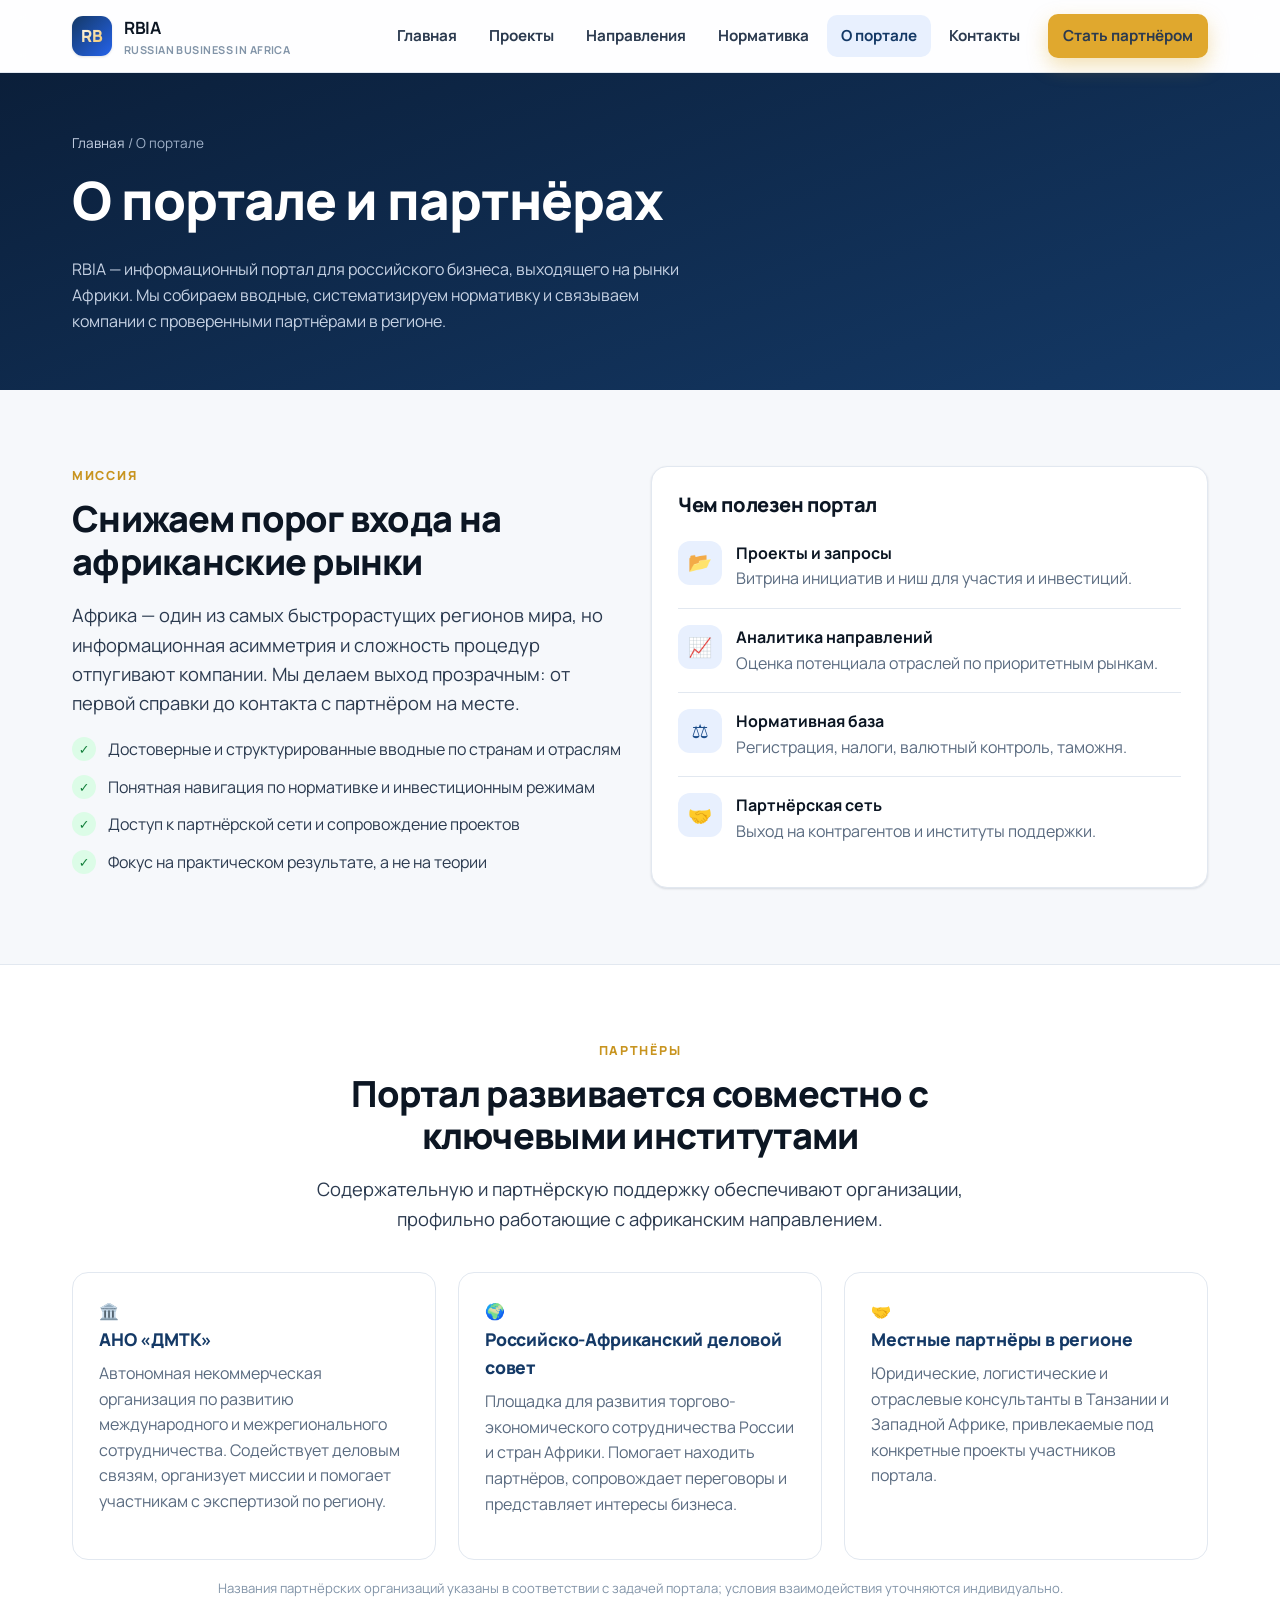
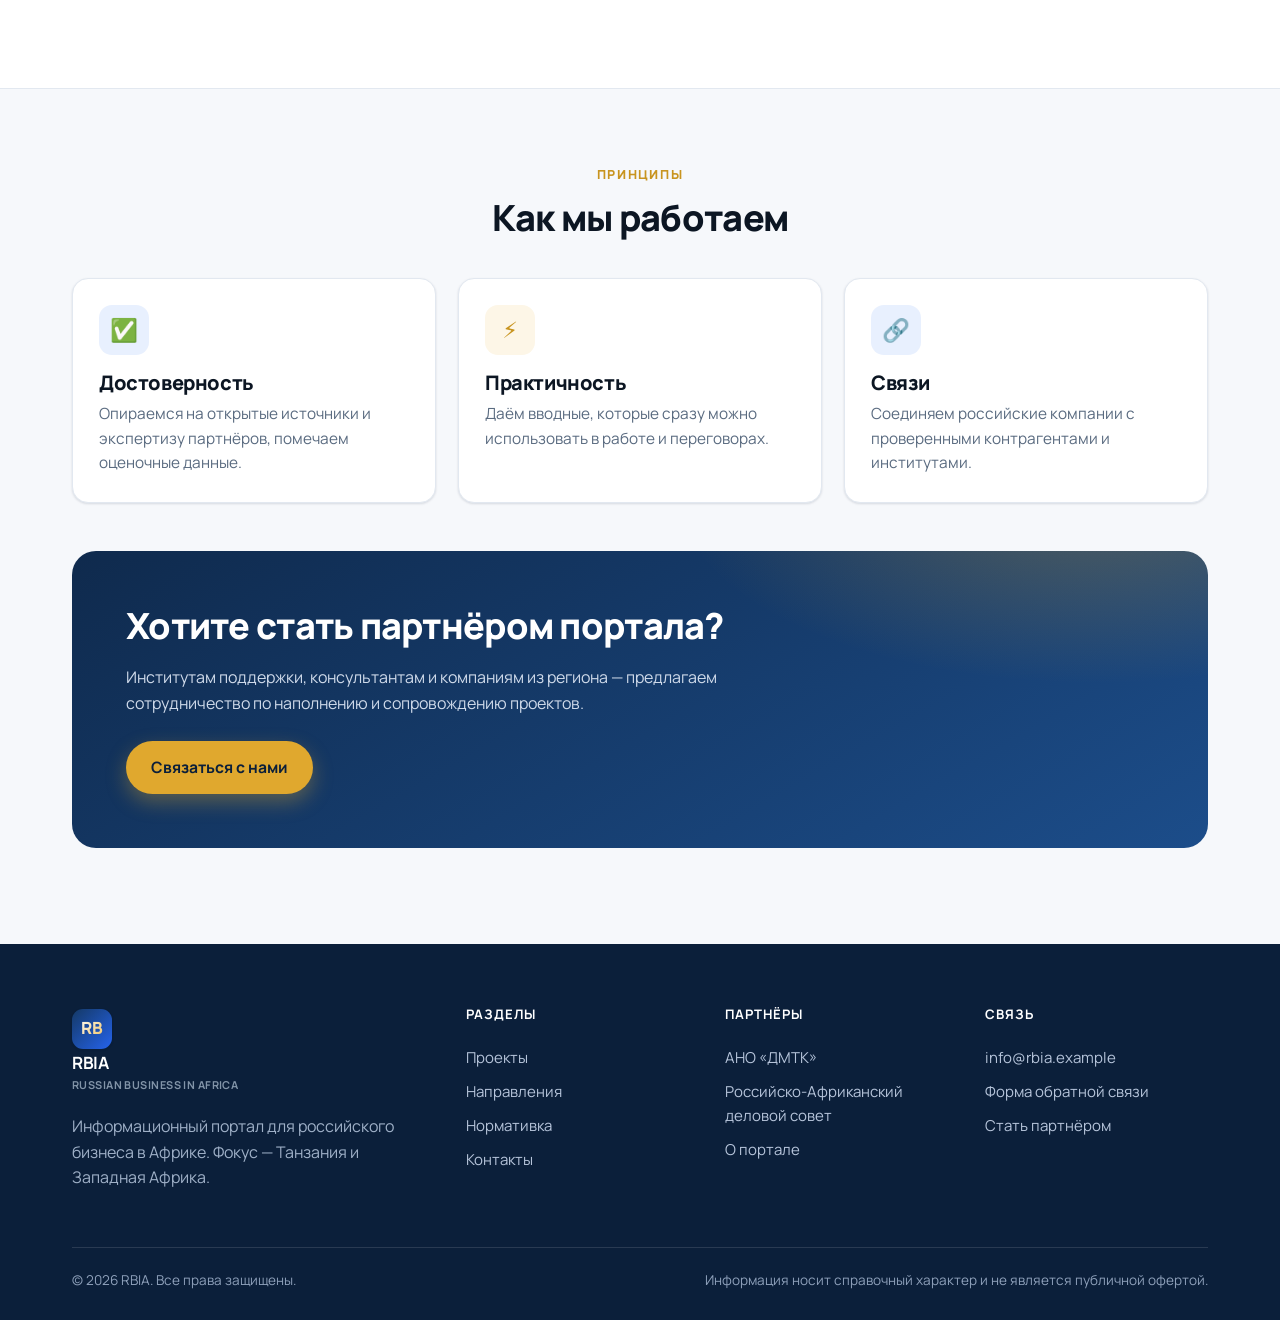
==== about.html @ 40bb6f60 "Информационный портал RBIA: российский бизнес в Африке (Танзания и Западная Африка) - Главная, Проек" ====
<!DOCTYPE html>
<html lang="ru">
<head>
  <meta charset="UTF-8" />
  <meta name="viewport" content="width=device-width, initial-scale=1.0" />
  <title>О портале и партнёрах | RBIA — Российский бизнес в Африке</title>
  <meta name="description" content="О портале RBIA и его партнёрах: АНО «ДМТК» и Российско-Африканский деловой совет. Миссия, задачи и принципы работы." />
  <link rel="preconnect" href="https://fonts.googleapis.com" />
  <link rel="preconnect" href="https://fonts.gstatic.com" crossorigin />
  <link href="https://fonts.googleapis.com/css2?family=Manrope:wght@400;600;700;800;900&display=swap" rel="stylesheet" />
  <link rel="stylesheet" href="assets/css/styles.css" />
  <link rel="icon" href="data:image/svg+xml,<svg xmlns='http://www.w3.org/2000/svg' viewBox='0 0 100 100'><rect width='100' height='100' rx='22' fill='%23143966'/><text x='50' y='68' font-size='54' text-anchor='middle' fill='%23f0bf57' font-family='Arial' font-weight='bold'>R</text></svg>" />
</head>
<body>

  <header class="site-header">
    <div class="container nav">
      <a class="brand" href="index.html"><span class="logo"><span>RB</span></span><span><b>RBIA</b><small>Russian Business in Africa</small></span></a>
      <button class="nav-toggle" aria-label="Меню" aria-expanded="false"><span></span><span></span><span></span></button>
      <nav class="nav-links">
        <a href="index.html">Главная</a>
        <a href="projects.html">Проекты</a>
        <a href="sectors.html">Направления</a>
        <a href="regulation.html">Нормативка</a>
        <a href="about.html">О портале</a>
        <a href="contacts.html">Контакты</a>
        <a class="btn btn-primary nav-cta" href="contacts.html">Стать партнёром</a>
      </nav>
    </div>
  </header>

  <section class="page-hero">
    <div class="container">
      <div class="crumbs"><a href="index.html">Главная</a> / О портале</div>
      <h1>О портале и партнёрах</h1>
      <p>RBIA — информационный портал для российского бизнеса, выходящего на рынки Африки. Мы собираем вводные, систематизируем нормативку и связываем компании с проверенными партнёрами в регионе.</p>
    </div>
  </section>

  <section class="section">
    <div class="container">
      <div class="grid cols-2" style="align-items:start">
        <div class="reveal">
          <div class="eyebrow">Миссия</div>
          <h2>Снижаем порог входа на африканские рынки</h2>
          <p class="lead">Африка — один из самых быстрорастущих регионов мира, но информационная асимметрия и сложность процедур отпугивают компании. Мы делаем выход прозрачным: от первой справки до контакта с партнёром на месте.</p>
          <ul class="checklist" style="margin-top:18px">
            <li>Достоверные и структурированные вводные по странам и отраслям</li>
            <li>Понятная навигация по нормативке и инвестиционным режимам</li>
            <li>Доступ к партнёрской сети и сопровождение проектов</li>
            <li>Фокус на практическом результате, а не на теории</li>
          </ul>
        </div>
        <div class="card reveal">
          <h3>Чем полезен портал</h3>
          <div class="contact-line"><div class="ci">📂</div><div><b>Проекты и запросы</b><span class="muted">Витрина инициатив и ниш для участия и инвестиций.</span></div></div>
          <div class="contact-line"><div class="ci">📈</div><div><b>Аналитика направлений</b><span class="muted">Оценка потенциала отраслей по приоритетным рынкам.</span></div></div>
          <div class="contact-line"><div class="ci">⚖️</div><div><b>Нормативная база</b><span class="muted">Регистрация, налоги, валютный контроль, таможня.</span></div></div>
          <div class="contact-line"><div class="ci">🤝</div><div><b>Партнёрская сеть</b><span class="muted">Выход на контрагентов и институты поддержки.</span></div></div>
        </div>
      </div>
    </div>
  </section>

  <section class="section" style="background:#fff;border-top:1px solid var(--line);border-bottom:1px solid var(--line)">
    <div class="container">
      <div class="section-head center">
        <div class="eyebrow">Партнёры</div>
        <h2>Портал развивается совместно с ключевыми институтами</h2>
        <p class="lead" style="margin:0 auto">Содержательную и партнёрскую поддержку обеспечивают организации, профильно работающие с африканским направлением.</p>
      </div>
      <div class="partners">
        <div class="partner reveal">
          <div class="ico ico--gold">🏛️</div>
          <div class="pl">АНО «ДМТК»</div>
          <p class="muted" style="margin-top:8px">Автономная некоммерческая организация по развитию международного и межрегионального сотрудничества. Содействует деловым связям, организует миссии и помогает участникам с экспертизой по региону.</p>
        </div>
        <div class="partner reveal">
          <div class="ico">🌍</div>
          <div class="pl">Российско-Африканский деловой совет</div>
          <p class="muted" style="margin-top:8px">Площадка для развития торгово-экономического сотрудничества России и стран Африки. Помогает находить партнёров, сопровождает переговоры и представляет интересы бизнеса.</p>
        </div>
        <div class="partner reveal">
          <div class="ico">🤝</div>
          <div class="pl">Местные партнёры в регионе</div>
          <p class="muted" style="margin-top:8px">Юридические, логистические и отраслевые консультанты в Танзании и Западной Африке, привлекаемые под конкретные проекты участников портала.</p>
        </div>
      </div>
      <p class="form-note center" style="margin-top:18px">Названия партнёрских организаций указаны в соответствии с задачей портала; условия взаимодействия уточняются индивидуально.</p>
    </div>
  </section>

  <section class="section">
    <div class="container">
      <div class="section-head center">
        <div class="eyebrow">Принципы</div>
        <h2>Как мы работаем</h2>
      </div>
      <div class="grid cols-3">
        <div class="card reveal"><div class="ico">✅</div><h3>Достоверность</h3><p>Опираемся на открытые источники и экспертизу партнёров, помечаем оценочные данные.</p></div>
        <div class="card reveal"><div class="ico ico--gold">⚡</div><h3>Практичность</h3><p>Даём вводные, которые сразу можно использовать в работе и переговорах.</p></div>
        <div class="card reveal"><div class="ico">🔗</div><h3>Связи</h3><p>Соединяем российские компании с проверенными контрагентами и институтами.</p></div>
      </div>
      <div class="cta reveal" style="margin-top:48px">
        <div style="max-width:60ch">
          <h2>Хотите стать партнёром портала?</h2>
          <p>Институтам поддержки, консультантам и компаниям из региона — предлагаем сотрудничество по наполнению и сопровождению проектов.</p>
          <div class="cta-actions"><a class="btn btn-primary" href="contacts.html">Связаться с нами</a></div>
        </div>
      </div>
    </div>
  </section>

  <footer class="site-footer">
    <div class="container">
      <div class="footer-grid">
        <div><a class="brand" href="index.html" style="margin-bottom:16px"><span class="logo"><span>RB</span></span><span><b>RBIA</b><small>Russian Business in Africa</small></span></a><p style="color:#9fb0c7;max-width:34ch">Информационный портал для российского бизнеса в Африке. Фокус — Танзания и Западная Африка.</p></div>
        <div><h5>Разделы</h5><a href="projects.html">Проекты</a><a href="sectors.html">Направления</a><a href="regulation.html">Нормативка</a><a href="contacts.html">Контакты</a></div>
        <div><h5>Партнёры</h5><a href="about.html">АНО «ДМТК»</a><a href="about.html">Российско-Африканский деловой совет</a><a href="about.html">О портале</a></div>
        <div><h5>Связь</h5><a href="mailto:info@rbia.example">info@rbia.example</a><a href="contacts.html">Форма обратной связи</a><a href="contacts.html">Стать партнёром</a></div>
      </div>
      <div class="footer-bottom"><span>© <span data-year>2026</span> RBIA. Все права защищены.</span><span>Информация носит справочный характер и не является публичной офертой.</span></div>
    </div>
  </footer>

  <script src="assets/js/main.js"></script>
</body>
</html>
---- assets/css/styles.css ----
/* =========================================================
   RBIA — Russian Business in Africa
   Информационный портал. Дизайн-система.
   ========================================================= */

:root {
  /* Палитра */
  --navy-900: #0b1f3a;
  --navy-800: #0f2a4d;
  --navy-700: #143966;
  --navy-600: #1c4d8a;
  --blue-500: #2563eb;
  --blue-400: #3b82f6;
  --sky-100: #e8f0fe;

  --gold-600: #c8941f;
  --gold-500: #e0a82e;
  --gold-400: #f0bf57;
  --amber-50: #fdf6e7;

  --green-600: #15803d;
  --green-100: #dcfce7;
  --red-600: #b91c1c;
  --red-100: #fee2e2;

  --ink-900: #0c1623;
  --ink-700: #2b3a4f;
  --ink-500: #5a6b80;
  --ink-400: #8294a8;

  --paper: #ffffff;
  --paper-2: #f6f8fb;
  --paper-3: #eef2f7;
  --line: #e2e8f0;

  --radius: 16px;
  --radius-sm: 10px;
  --radius-lg: 24px;

  --shadow-sm: 0 1px 2px rgba(11, 31, 58, .06), 0 1px 3px rgba(11, 31, 58, .08);
  --shadow-md: 0 8px 24px rgba(11, 31, 58, .10);
  --shadow-lg: 0 24px 60px rgba(11, 31, 58, .18);

  --container: 1180px;
  --header-h: 72px;

  --font: "Manrope", "Segoe UI", system-ui, -apple-system, Roboto, Arial, sans-serif;
}

/* ---------- Сброс ---------- */
* { box-sizing: border-box; }
html { scroll-behavior: smooth; }
body {
  margin: 0;
  font-family: var(--font);
  color: var(--ink-900);
  background: var(--paper-2);
  line-height: 1.6;
  -webkit-font-smoothing: antialiased;
  text-rendering: optimizeLegibility;
}
img { max-width: 100%; display: block; }
a { color: var(--blue-500); text-decoration: none; }
a:hover { text-decoration: underline; }
h1, h2, h3, h4 { line-height: 1.18; margin: 0 0 .5em; color: var(--ink-900); font-weight: 800; letter-spacing: -.02em; }
h1 { font-size: clamp(2rem, 4.5vw, 3.3rem); }
h2 { font-size: clamp(1.5rem, 3vw, 2.25rem); }
h3 { font-size: 1.25rem; }
p { margin: 0 0 1em; color: var(--ink-700); }

.container { width: 100%; max-width: var(--container); margin: 0 auto; padding: 0 22px; }
.section { padding: 76px 0; }
.section--tight { padding: 52px 0; }
.muted { color: var(--ink-500); }
.center { text-align: center; }
.lead { font-size: 1.15rem; color: var(--ink-700); max-width: 64ch; }

/* ---------- Кнопки ---------- */
.btn {
  display: inline-flex; align-items: center; gap: .55em;
  padding: 13px 24px; border-radius: 999px;
  font-weight: 700; font-size: .98rem; cursor: pointer;
  border: 1.5px solid transparent; transition: .18s ease;
  text-decoration: none; white-space: nowrap;
}
.btn:hover { text-decoration: none; transform: translateY(-1px); }
.btn-primary { background: var(--gold-500); color: var(--navy-900); box-shadow: 0 8px 20px rgba(224,168,46,.35); }
.btn-primary:hover { background: var(--gold-400); }
.btn-ghost { background: rgba(255,255,255,.08); color: #fff; border-color: rgba(255,255,255,.35); }
.btn-ghost:hover { background: rgba(255,255,255,.16); }
.btn-dark { background: var(--navy-800); color: #fff; }
.btn-dark:hover { background: var(--navy-700); }
.btn-line { background: transparent; color: var(--navy-700); border-color: var(--line); }
.btn-line:hover { border-color: var(--navy-600); color: var(--navy-700); }

/* ---------- Чипы / бейджи ---------- */
.chip {
  display: inline-flex; align-items: center; gap: .4em;
  padding: 5px 13px; border-radius: 999px; font-size: .8rem; font-weight: 700;
  background: var(--sky-100); color: var(--navy-600);
}
.chip--gold { background: var(--amber-50); color: var(--gold-600); }
.chip--green { background: var(--green-100); color: var(--green-600); }
.chip--ghost { background: rgba(255,255,255,.12); color: #fff; }
.eyebrow {
  text-transform: uppercase; letter-spacing: .14em; font-weight: 800;
  font-size: .78rem; color: var(--gold-600); margin-bottom: 12px;
}

/* ---------- Шапка ---------- */
.site-header {
  position: sticky; top: 0; z-index: 50;
  background: rgba(255,255,255,.86);
  backdrop-filter: saturate(180%) blur(12px);
  border-bottom: 1px solid var(--line);
}
.nav {
  height: var(--header-h); display: flex; align-items: center; gap: 28px;
}
.brand { display: flex; align-items: center; gap: 12px; font-weight: 900; color: var(--ink-900); letter-spacing: -.02em; }
.brand:hover { text-decoration: none; }
.brand .logo {
  width: 40px; height: 40px; border-radius: 11px; display: grid; place-items: center;
  background: linear-gradient(135deg, var(--navy-700), var(--blue-500));
  color: #fff; font-weight: 900; font-size: 1.05rem; box-shadow: var(--shadow-sm);
}
.brand .logo span { background: linear-gradient(135deg,#fff, var(--gold-400)); -webkit-background-clip: text; background-clip: text; color: transparent; }
.brand b { font-size: 1.06rem; }
.brand small { display: block; font-size: .68rem; font-weight: 700; color: var(--ink-400); letter-spacing: .04em; text-transform: uppercase; }

.nav-links { display: flex; align-items: center; gap: 4px; margin-left: auto; }
.nav-links a {
  color: var(--ink-700); font-weight: 700; font-size: .95rem;
  padding: 9px 14px; border-radius: 10px; transition: .15s;
}
.nav-links a:hover { background: var(--paper-3); color: var(--ink-900); text-decoration: none; }
.nav-links a.active { color: var(--navy-700); background: var(--sky-100); }
.nav-cta { margin-left: 10px; }

.nav-toggle { display: none; margin-left: auto; background: none; border: 0; cursor: pointer; padding: 8px; }
.nav-toggle span { display: block; width: 24px; height: 2.5px; background: var(--ink-900); border-radius: 2px; margin: 5px 0; transition: .2s; }

@media (max-width: 940px) {
  .nav-toggle { display: block; }
  .nav-links {
    position: fixed; inset: var(--header-h) 0 auto 0;
    flex-direction: column; align-items: stretch; gap: 2px;
    background: #fff; padding: 14px 18px 22px;
    border-bottom: 1px solid var(--line); box-shadow: var(--shadow-md);
    transform: translateY(-12px); opacity: 0; pointer-events: none; transition: .2s;
  }
  .nav-links.open { transform: none; opacity: 1; pointer-events: auto; }
  .nav-links a { padding: 13px 14px; font-size: 1rem; }
  .nav-cta { margin: 8px 0 0; justify-content: center; }
}

/* ---------- Hero ---------- */
.hero {
  position: relative; color: #fff; overflow: hidden;
  background:
    radial-gradient(1100px 520px at 82% -10%, rgba(224,168,46,.22), transparent 60%),
    radial-gradient(900px 500px at 5% 110%, rgba(37,99,235,.30), transparent 55%),
    linear-gradient(160deg, var(--navy-900), var(--navy-700) 70%);
}
.hero::after {
  content: ""; position: absolute; inset: 0; opacity: .5; pointer-events: none;
  background-image:
    linear-gradient(rgba(255,255,255,.05) 1px, transparent 1px),
    linear-gradient(90deg, rgba(255,255,255,.05) 1px, transparent 1px);
  background-size: 46px 46px;
  -webkit-mask-image: radial-gradient(900px 500px at 60% 30%, #000, transparent 75%);
          mask-image: radial-gradient(900px 500px at 60% 30%, #000, transparent 75%);
}
.hero .container { position: relative; z-index: 1; padding-top: 84px; padding-bottom: 84px; }
.hero h1 { color: #fff; max-width: 18ch; }
.hero h1 em { font-style: normal; color: var(--gold-400); }
.hero p { color: #cdd8e8; font-size: 1.18rem; max-width: 58ch; }
.hero-actions { display: flex; flex-wrap: wrap; gap: 14px; margin-top: 30px; }
.hero-meta { display: flex; flex-wrap: wrap; gap: 10px; margin-top: 26px; }

.hero-grid { display: grid; grid-template-columns: 1.15fr .85fr; gap: 48px; align-items: center; }
@media (max-width: 900px) { .hero-grid { grid-template-columns: 1fr; gap: 34px; } }

/* Карточка-сводка в герое */
.hero-card {
  background: rgba(255,255,255,.07); border: 1px solid rgba(255,255,255,.16);
  border-radius: var(--radius-lg); padding: 24px; backdrop-filter: blur(6px);
}
.hero-card h4 { color: #fff; font-size: .95rem; text-transform: uppercase; letter-spacing: .08em; margin-bottom: 18px; }
.hero-stats { display: grid; grid-template-columns: 1fr 1fr; gap: 18px 14px; }
.hero-stats .num { font-size: 1.9rem; font-weight: 900; color: var(--gold-400); line-height: 1; }
.hero-stats .lbl { font-size: .82rem; color: #b9c6d8; margin-top: 6px; }

/* ---------- Статистическая лента ---------- */
.stats-band { background: #fff; border-top: 1px solid var(--line); border-bottom: 1px solid var(--line); }
.stats-band .grid { display: grid; grid-template-columns: repeat(4, 1fr); }
.stat { padding: 30px 24px; border-left: 1px solid var(--line); }
.stat:first-child { border-left: 0; }
.stat .num { font-size: 2.1rem; font-weight: 900; color: var(--navy-700); letter-spacing: -.02em; }
.stat .num span { color: var(--gold-500); }
.stat .lbl { color: var(--ink-500); font-weight: 600; font-size: .92rem; }
@media (max-width: 760px) { .stats-band .grid { grid-template-columns: 1fr 1fr; } .stat:nth-child(odd){border-left:0;} }

/* ---------- Секции заголовки ---------- */
.section-head { max-width: 70ch; margin-bottom: 38px; }
.section-head.center { margin-left: auto; margin-right: auto; }

/* ---------- Сетки карточек ---------- */
.grid { display: grid; gap: 22px; }
.cols-2 { grid-template-columns: repeat(2, 1fr); }
.cols-3 { grid-template-columns: repeat(3, 1fr); }
.cols-4 { grid-template-columns: repeat(4, 1fr); }
@media (max-width: 960px) { .cols-3, .cols-4 { grid-template-columns: repeat(2, 1fr); } }
@media (max-width: 620px) { .cols-2, .cols-3, .cols-4 { grid-template-columns: 1fr; } }

.card {
  background: #fff; border: 1px solid var(--line); border-radius: var(--radius);
  padding: 26px; box-shadow: var(--shadow-sm); transition: .2s ease; position: relative;
}
.card:hover { transform: translateY(-4px); box-shadow: var(--shadow-md); border-color: #cdd9e8; }
.card .ico {
  width: 50px; height: 50px; border-radius: 13px; display: grid; place-items: center;
  background: var(--sky-100); color: var(--navy-600); font-size: 1.4rem; margin-bottom: 16px;
}
.card .ico--gold { background: var(--amber-50); color: var(--gold-600); }
.card h3 { margin-bottom: .4em; }
.card p { color: var(--ink-500); font-size: .96rem; margin-bottom: 0; }
.card-link { display: inline-flex; align-items: center; gap: 6px; font-weight: 700; margin-top: 16px; }
.card-link::after { content: "→"; transition: .15s; }
.card:hover .card-link::after { transform: translateX(4px); }

/* Карточка сектора */
.sector { display: flex; flex-direction: column; }
.sector .tagrow { display: flex; flex-wrap: wrap; gap: 6px; margin-top: 14px; }
.tag { font-size: .76rem; font-weight: 700; color: var(--ink-500); background: var(--paper-3); padding: 4px 10px; border-radius: 8px; }

/* ---------- Карточка проекта ---------- */
.project {
  background: #fff; border: 1px solid var(--line); border-radius: var(--radius);
  overflow: hidden; box-shadow: var(--shadow-sm); transition: .2s; display: flex; flex-direction: column;
}
.project:hover { transform: translateY(-4px); box-shadow: var(--shadow-md); }
.project .pj-top {
  padding: 22px 24px; color: #fff; position: relative;
  background: linear-gradient(135deg, var(--navy-700), var(--blue-500));
}
.project .pj-top.alt { background: linear-gradient(135deg, #0f5132, var(--green-600)); }
.project .pj-top.gold { background: linear-gradient(135deg, #92670f, var(--gold-500)); }
.project .pj-top.plum { background: linear-gradient(135deg, #5b21b6, #7c3aed); }
.project .pj-top .country { font-size: .82rem; font-weight: 700; opacity: .92; }
.project .pj-top h3 { color: #fff; margin: 8px 0 0; }
.project .pj-body { padding: 22px 24px; flex: 1; display: flex; flex-direction: column; }
.project .pj-body p { font-size: .95rem; color: var(--ink-500); }
.pj-facts { display: grid; grid-template-columns: 1fr 1fr; gap: 12px; margin: 4px 0 18px; }
.pj-facts div { font-size: .82rem; color: var(--ink-500); }
.pj-facts b { display: block; color: var(--ink-900); font-size: 1.02rem; font-weight: 800; }
.pj-foot { margin-top: auto; display: flex; align-items: center; justify-content: space-between; gap: 12px; padding-top: 14px; border-top: 1px solid var(--line); }
.status { font-size: .78rem; font-weight: 800; padding: 4px 11px; border-radius: 999px; }
.status--active { background: var(--green-100); color: var(--green-600); }
.status--plan { background: var(--sky-100); color: var(--navy-600); }
.status--search { background: var(--amber-50); color: var(--gold-600); }

/* ---------- Полоса фильтра ---------- */
.filters { display: flex; flex-wrap: wrap; gap: 10px; margin-bottom: 30px; }
.filter-btn {
  border: 1.5px solid var(--line); background: #fff; color: var(--ink-700);
  padding: 9px 18px; border-radius: 999px; font-weight: 700; font-size: .9rem; cursor: pointer; transition: .15s;
}
.filter-btn:hover { border-color: var(--navy-600); }
.filter-btn.active { background: var(--navy-700); color: #fff; border-color: var(--navy-700); }

/* ---------- Аккордеон нормативки ---------- */
.accordion { display: grid; gap: 14px; }
.acc-item { background: #fff; border: 1px solid var(--line); border-radius: var(--radius); overflow: hidden; }
.acc-head {
  width: 100%; text-align: left; background: none; border: 0; cursor: pointer;
  padding: 20px 24px; display: flex; align-items: center; gap: 16px; font-family: inherit;
}
.acc-head:hover { background: var(--paper-2); }
.acc-head .num { font-weight: 900; color: var(--gold-500); font-size: 1.1rem; min-width: 28px; }
.acc-head h3 { margin: 0; font-size: 1.08rem; flex: 1; }
.acc-head .plus { font-size: 1.5rem; color: var(--ink-400); transition: .2s; line-height: 1; }
.acc-item.open .acc-head .plus { transform: rotate(45deg); color: var(--navy-700); }
.acc-body { max-height: 0; overflow: hidden; transition: max-height .3s ease; }
.acc-body-inner { padding: 0 24px 22px 68px; color: var(--ink-700); }
.acc-body-inner ul { margin: 6px 0 0; padding-left: 18px; }
.acc-body-inner li { margin-bottom: 8px; }

/* ---------- Таблица ---------- */
.table-wrap { overflow-x: auto; border: 1px solid var(--line); border-radius: var(--radius); background: #fff; }
table.data { width: 100%; border-collapse: collapse; min-width: 600px; }
table.data th, table.data td { padding: 14px 18px; text-align: left; border-bottom: 1px solid var(--line); font-size: .94rem; }
table.data th { background: var(--paper-2); font-weight: 800; color: var(--ink-900); font-size: .82rem; text-transform: uppercase; letter-spacing: .04em; }
table.data tr:last-child td { border-bottom: 0; }
table.data tr:hover td { background: var(--paper-2); }

/* ---------- Регион-карты ---------- */
.region { display: grid; grid-template-columns: 64px 1fr; gap: 18px; align-items: start; }
.region .flag { width: 64px; height: 44px; border-radius: 8px; box-shadow: var(--shadow-sm); overflow: hidden; }

/* ---------- CTA-полоса ---------- */
.cta {
  color: #fff; border-radius: var(--radius-lg); padding: 54px; position: relative; overflow: hidden;
  background:
    radial-gradient(700px 320px at 90% -20%, rgba(224,168,46,.30), transparent 60%),
    linear-gradient(150deg, var(--navy-800), var(--navy-600));
}
.cta h2 { color: #fff; }
.cta p { color: #cfdaea; }
.cta-actions { display: flex; flex-wrap: wrap; gap: 14px; margin-top: 24px; }
@media (max-width: 600px) { .cta { padding: 34px 24px; } }

/* ---------- Контакты ---------- */
.contact-grid { display: grid; grid-template-columns: 1fr 1fr; gap: 40px; align-items: start; }
@media (max-width: 880px) { .contact-grid { grid-template-columns: 1fr; } }
.field { margin-bottom: 16px; }
.field label { display: block; font-weight: 700; font-size: .88rem; margin-bottom: 6px; color: var(--ink-900); }
.field input, .field select, .field textarea {
  width: 100%; padding: 13px 15px; border: 1.5px solid var(--line); border-radius: var(--radius-sm);
  font-family: inherit; font-size: .98rem; color: var(--ink-900); background: #fff; transition: .15s;
}
.field input:focus, .field select:focus, .field textarea:focus { outline: none; border-color: var(--blue-400); box-shadow: 0 0 0 3px rgba(59,130,246,.15); }
.field textarea { min-height: 130px; resize: vertical; }
.form-note { font-size: .82rem; color: var(--ink-400); }
.contact-line { display: flex; gap: 14px; align-items: flex-start; padding: 16px 0; border-bottom: 1px solid var(--line); }
.contact-line:last-child { border-bottom: 0; }
.contact-line .ci { width: 44px; height: 44px; border-radius: 12px; background: var(--sky-100); color: var(--navy-600); display: grid; place-items: center; font-size: 1.2rem; flex: none; }
.contact-line b { display: block; }
.form-ok { background: var(--green-100); color: var(--green-600); padding: 14px 18px; border-radius: var(--radius-sm); font-weight: 700; margin-top: 10px; }
.hidden { display: none; }

/* ---------- Партнёры ---------- */
.partners { display: grid; grid-template-columns: repeat(3, 1fr); gap: 22px; }
@media (max-width: 760px) { .partners { grid-template-columns: 1fr; } }
.partner { background: #fff; border: 1px solid var(--line); border-radius: var(--radius); padding: 26px; }
.partner .pl { font-weight: 900; color: var(--navy-700); font-size: 1.1rem; letter-spacing: -.01em; }

/* ---------- Хлебные крошки / page hero ---------- */
.page-hero { background: linear-gradient(160deg, var(--navy-900), var(--navy-700)); color: #fff; }
.page-hero .container { padding: 60px 22px 56px; }
.page-hero h1 { color: #fff; }
.page-hero p { color: #c6d2e4; max-width: 62ch; margin-bottom: 0; }
.crumbs { font-size: .85rem; color: #9fb0c7; margin-bottom: 14px; }
.crumbs a { color: #c6d2e4; }

/* ---------- Список с галочками ---------- */
.checklist { list-style: none; padding: 0; margin: 0; display: grid; gap: 12px; }
.checklist li { display: flex; gap: 12px; align-items: flex-start; color: var(--ink-700); }
.checklist li::before { content: "✓"; flex: none; width: 24px; height: 24px; border-radius: 50%; background: var(--green-100); color: var(--green-600); font-weight: 900; display: grid; place-items: center; font-size: .8rem; }

/* ---------- Подвал ---------- */
.site-footer { background: var(--navy-900); color: #c6d2e4; padding: 60px 0 28px; margin-top: 20px; }
.footer-grid { display: grid; grid-template-columns: 1.6fr 1fr 1fr 1fr; gap: 36px; }
@media (max-width: 860px) { .footer-grid { grid-template-columns: 1fr 1fr; gap: 28px; } }
@media (max-width: 520px) { .footer-grid { grid-template-columns: 1fr; } }
.site-footer .brand b, .site-footer .brand { color: #fff; }
.site-footer h5 { color: #fff; font-size: .82rem; text-transform: uppercase; letter-spacing: .08em; margin: 0 0 16px; }
.site-footer a { color: #b6c4da; display: block; padding: 5px 0; font-size: .94rem; }
.site-footer a:hover { color: #fff; text-decoration: none; }
.footer-bottom { border-top: 1px solid rgba(255,255,255,.12); margin-top: 40px; padding-top: 22px; display: flex; flex-wrap: wrap; gap: 12px; justify-content: space-between; font-size: .85rem; color: #8ea0ba; }

/* ---------- Утилиты появления ---------- */
.reveal { opacity: 0; transform: translateY(18px); transition: .6s cubic-bezier(.2,.7,.2,1); }
.reveal.in { opacity: 1; transform: none; }

/* ---------- Прочее ---------- */
.divider { height: 1px; background: var(--line); border: 0; margin: 0; }
.note {
  background: var(--amber-50); border: 1px solid #f1dca6; border-left: 4px solid var(--gold-500);
  border-radius: var(--radius-sm); padding: 16px 18px; color: #6b5410; font-size: .92rem;
}
.note b { color: #54420c; }
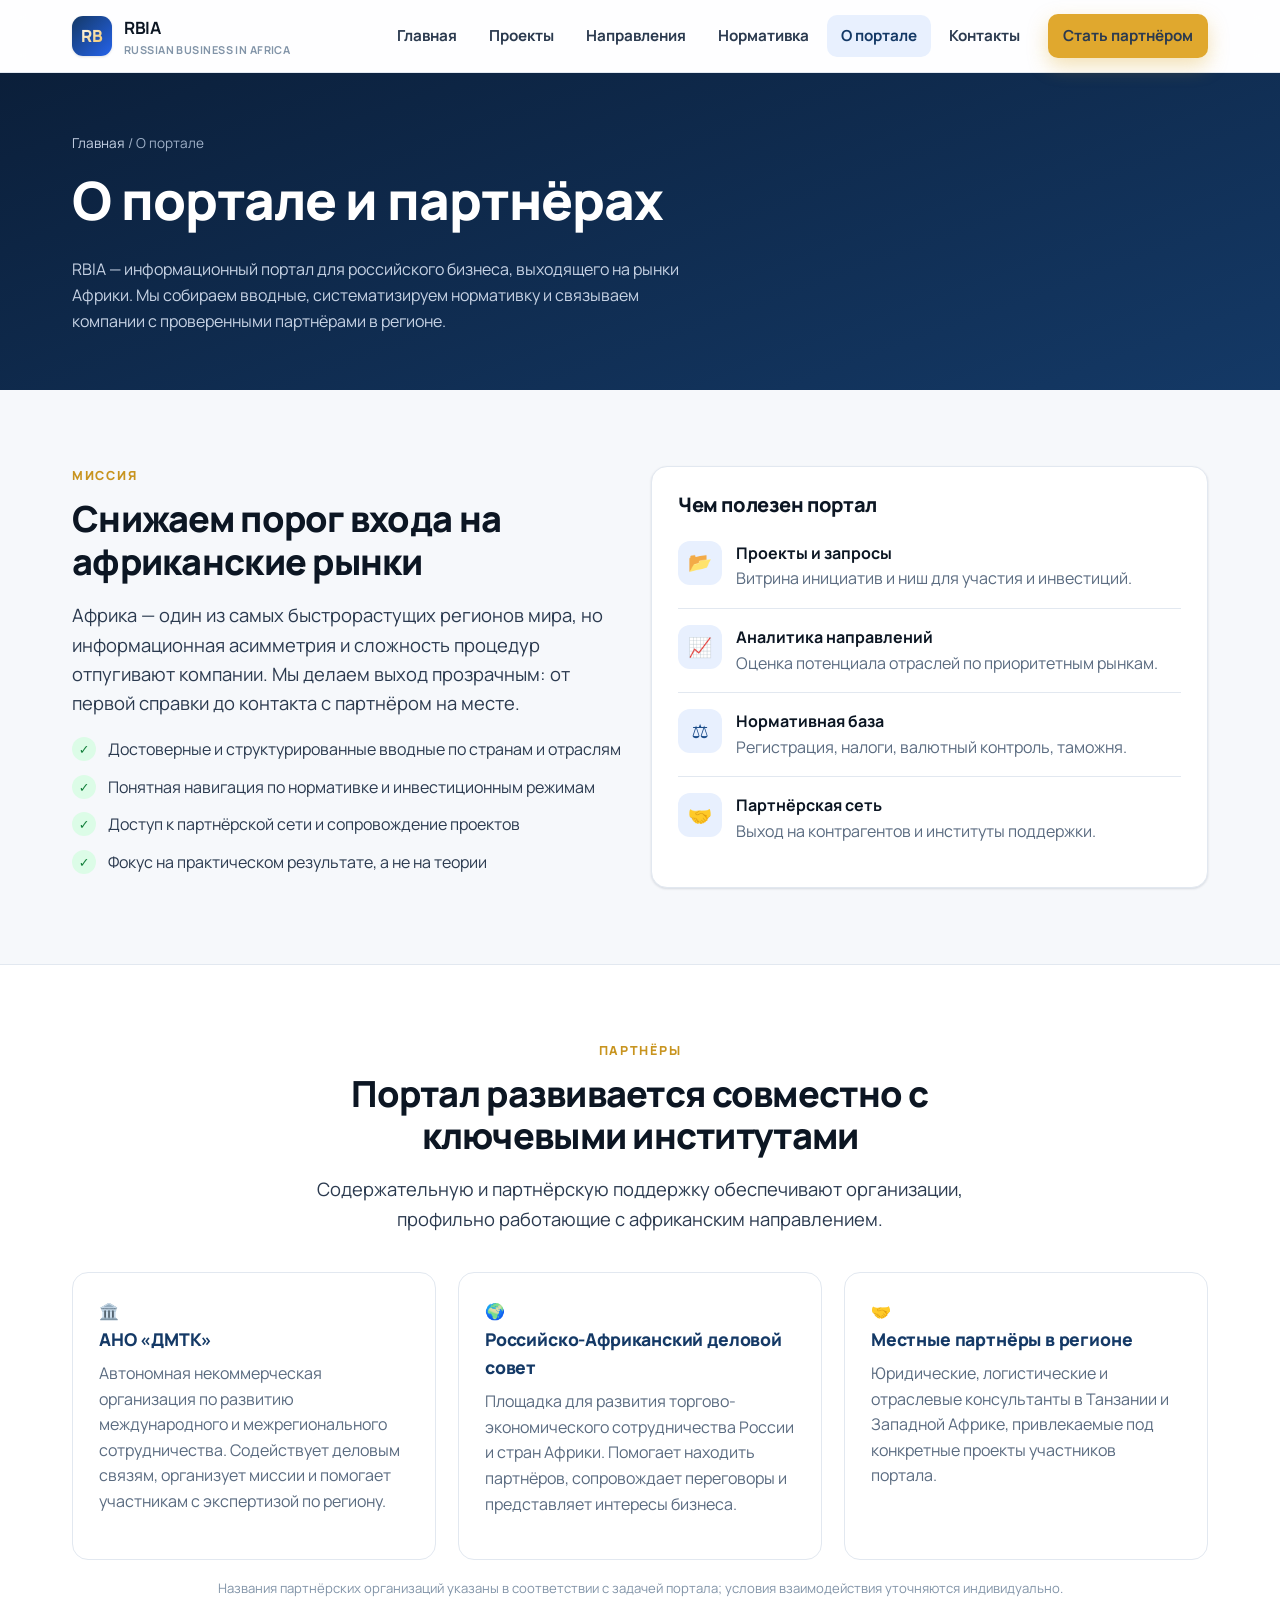
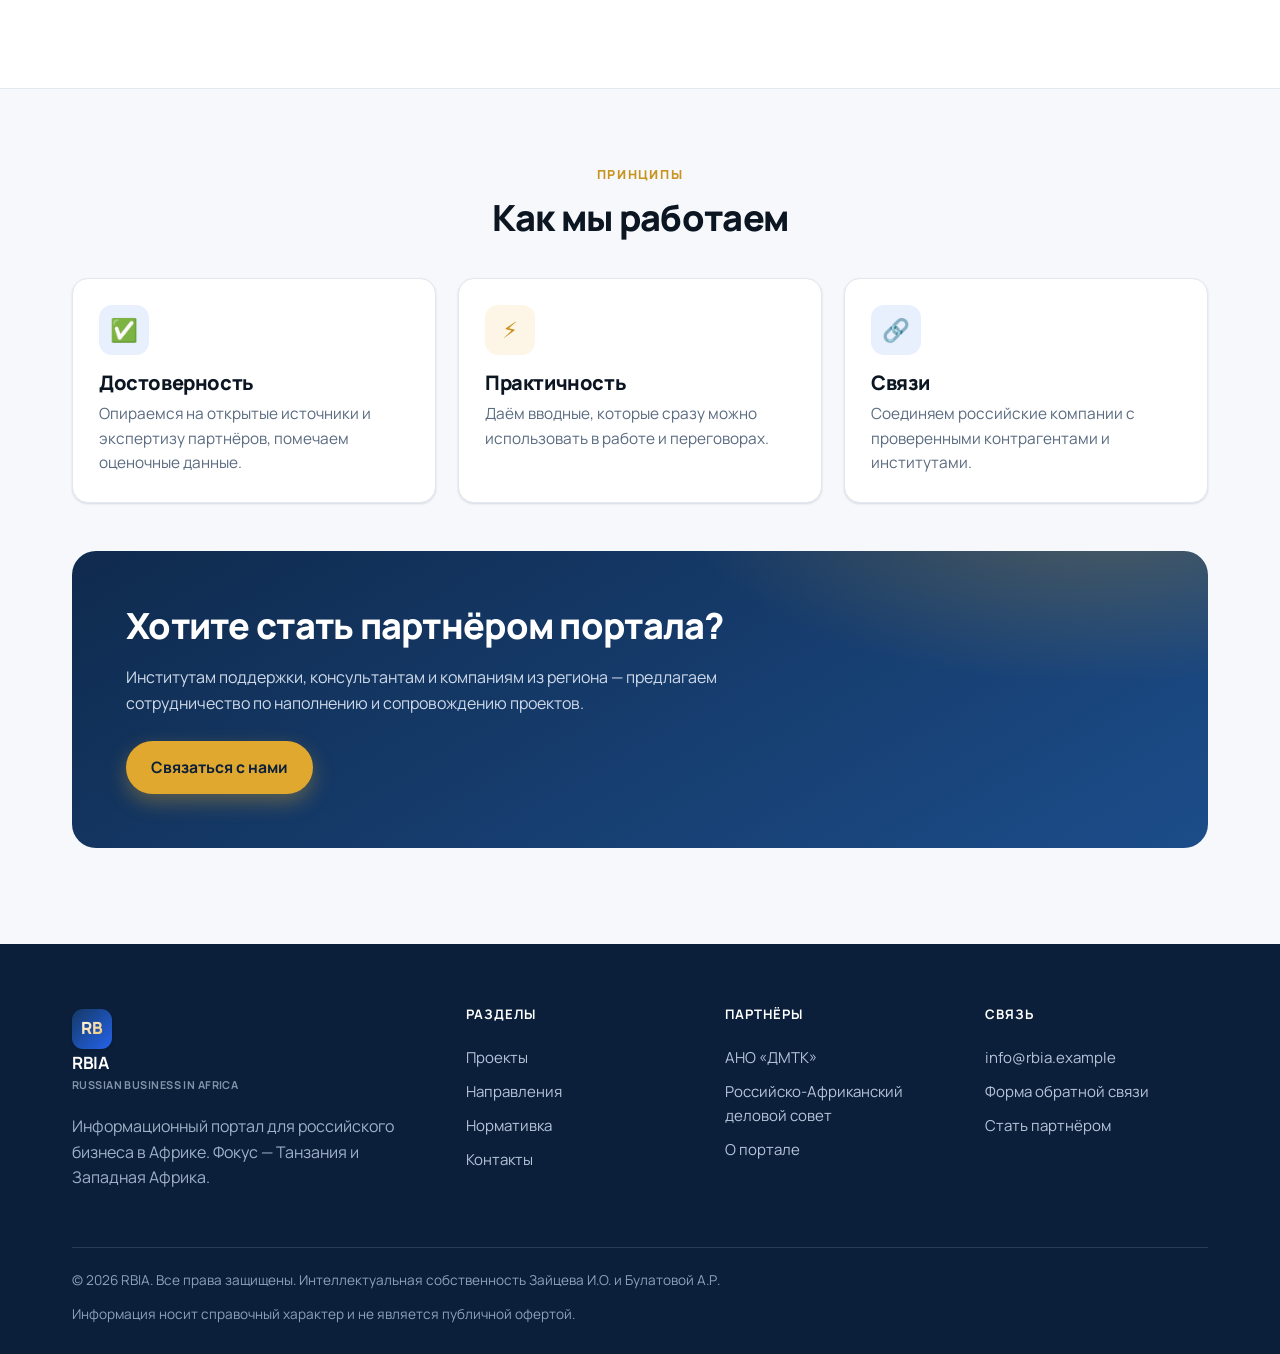
==== commit 8ca351cb: "Добавлена отметка об интеллектуальной собственности Зайцева И.О. и Булатовой А.Р. в подвал" ====
--- a/about.html
+++ b/about.html
@@ -119,7 +119,7 @@
         <div><h5>Партнёры</h5><a href="about.html">АНО «ДМТК»</a><a href="about.html">Российско-Африканский деловой совет</a><a href="about.html">О портале</a></div>
         <div><h5>Связь</h5><a href="mailto:info@rbia.example">info@rbia.example</a><a href="contacts.html">Форма обратной связи</a><a href="contacts.html">Стать партнёром</a></div>
       </div>
-      <div class="footer-bottom"><span>© <span data-year>2026</span> RBIA. Все права защищены.</span><span>Информация носит справочный характер и не является публичной офертой.</span></div>
+      <div class="footer-bottom"><span>© <span data-year>2026</span> RBIA. Все права защищены. Интеллектуальная собственность Зайцева И.О. и Булатовой А.Р.</span><span>Информация носит справочный характер и не является публичной офертой.</span></div>
     </div>
   </footer>
 
